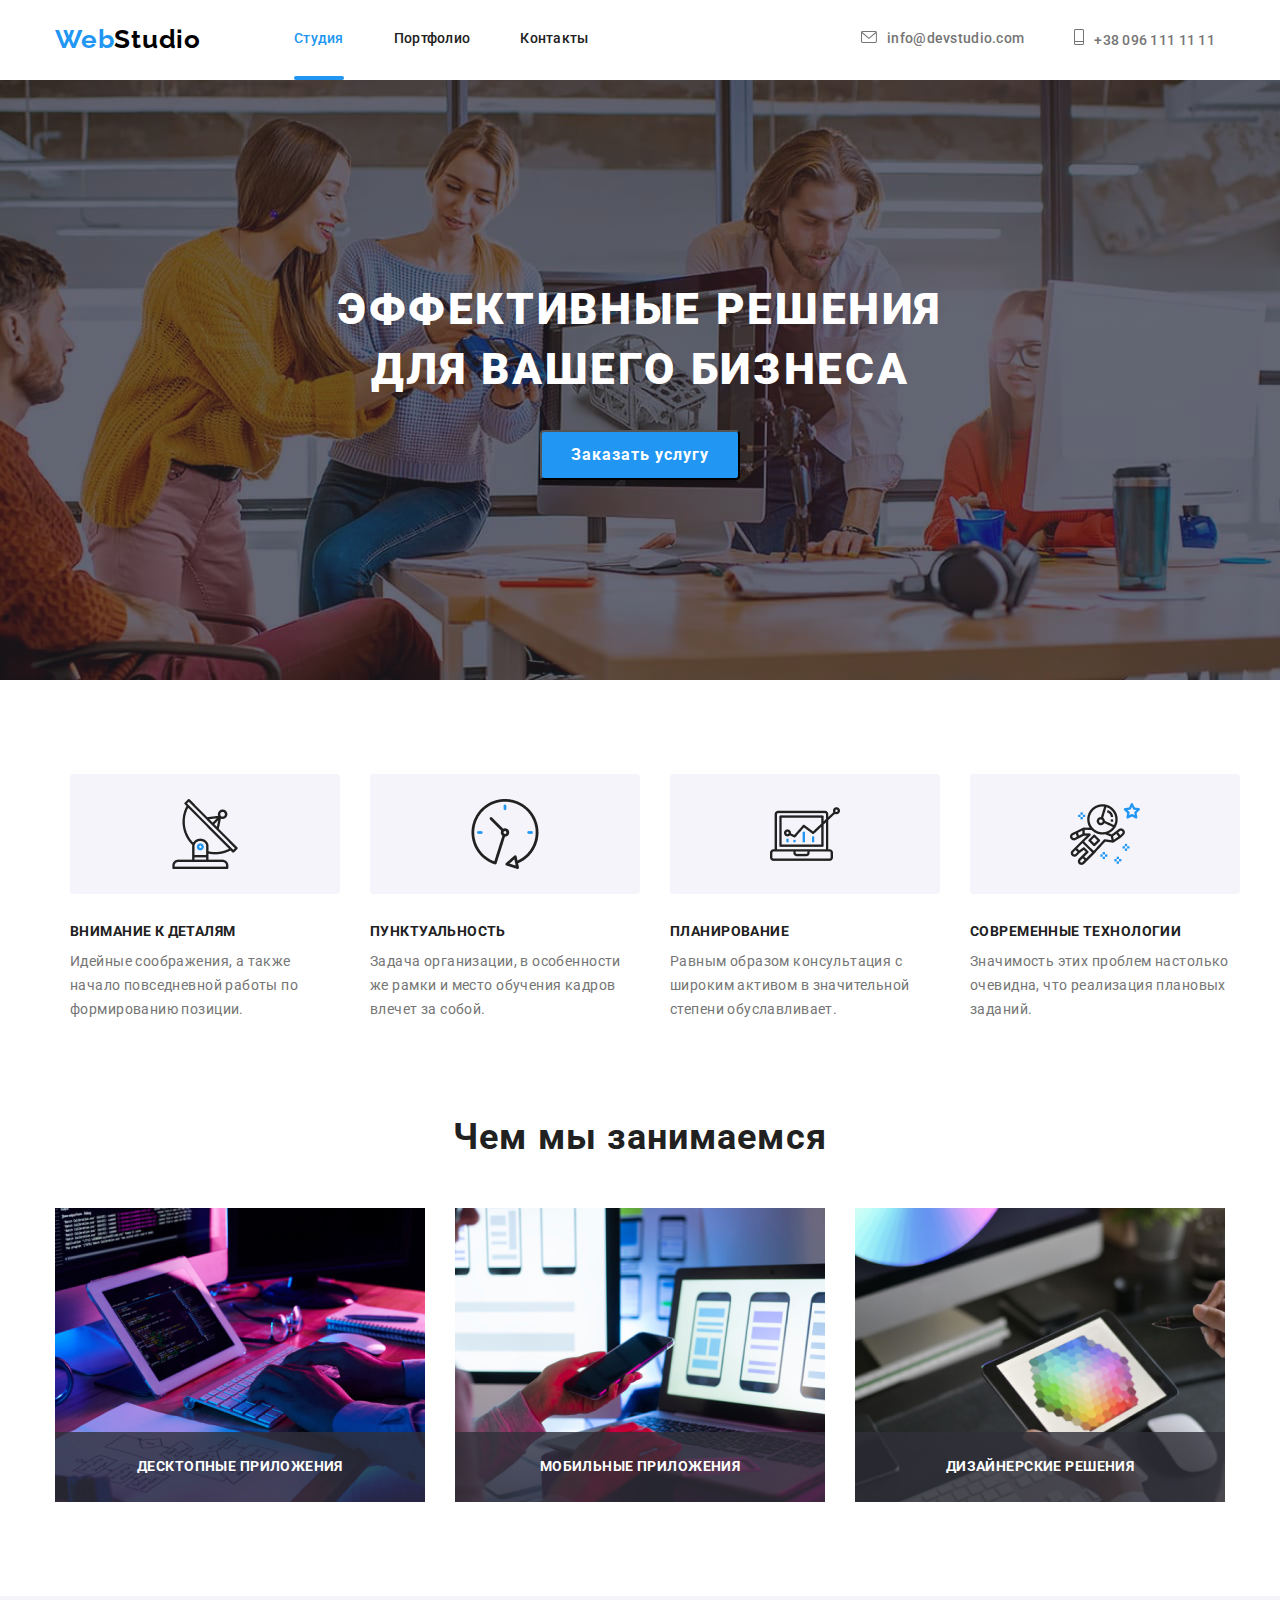
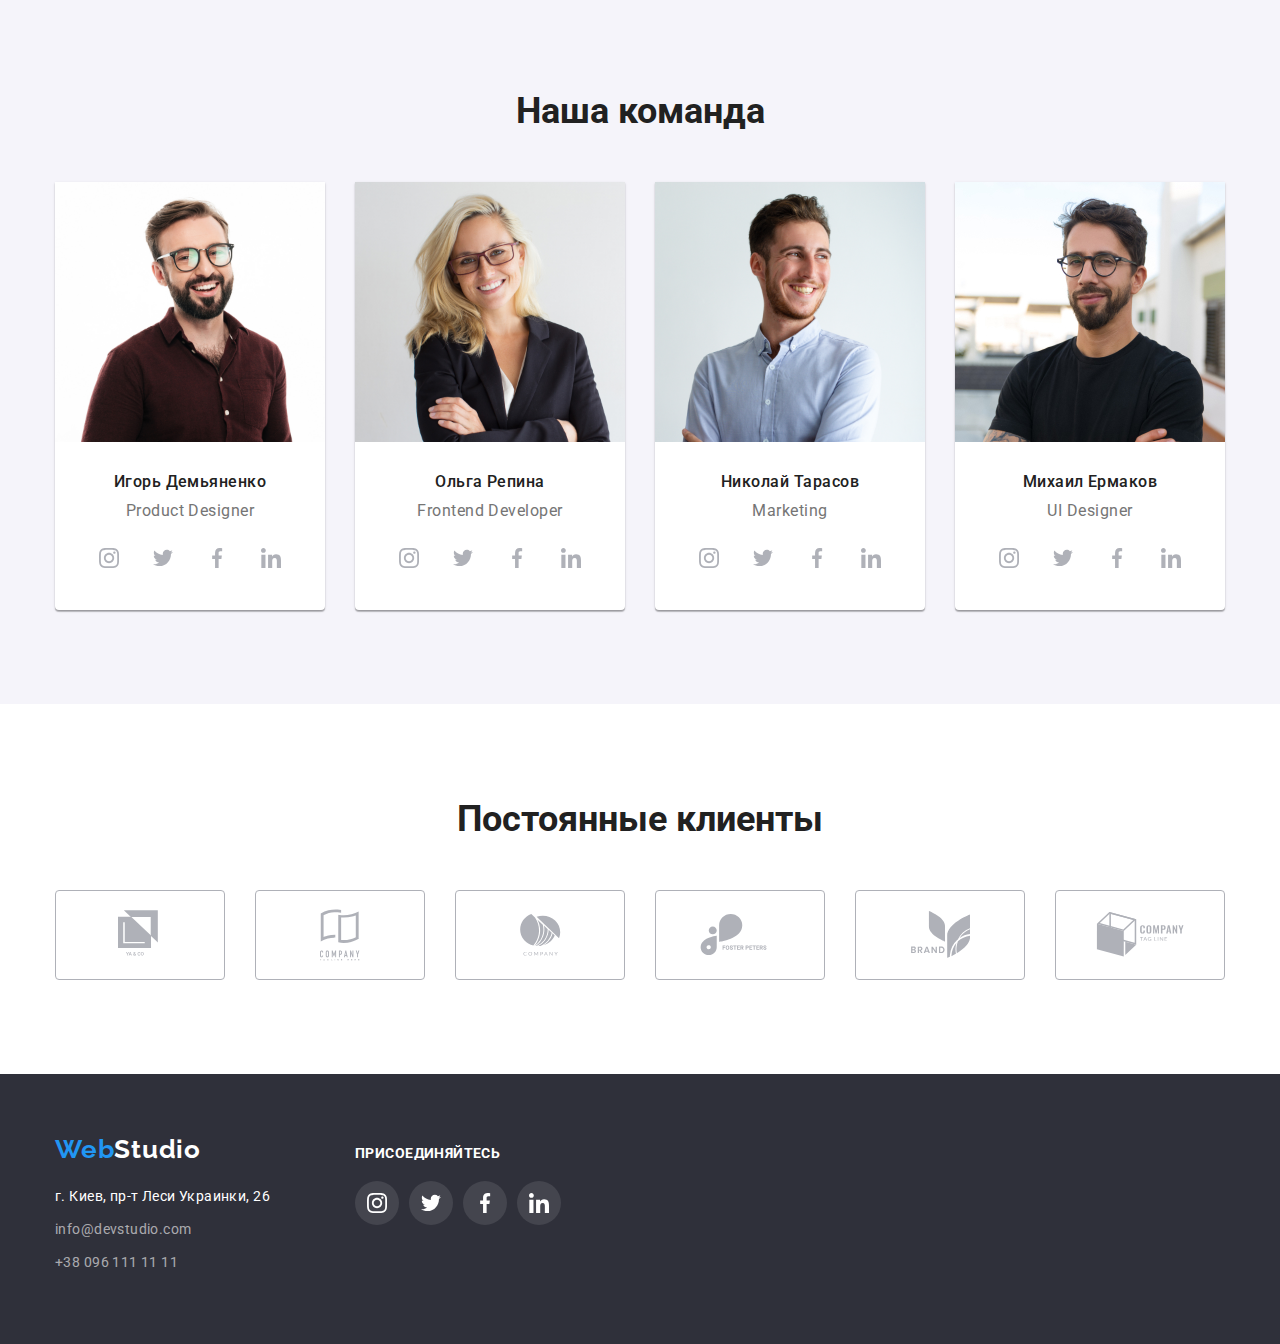
==== index.html @ ee987b7d "cloning" ====
<!DOCTYPE html>
<html lang="en">
    <head>
        <meta charset="UTF-8" />
        <meta name="viewport" content="width=device-width, initial-scale=1.0" />
        <title>WebStudio</title>
        <link
            href="https://fonts.googleapis.com/css2?family=Raleway:wght@700&family=Roboto:wght@400;500;700;900&display=swap"
            rel="stylesheet"
        />
        <link
            rel="stylesheet"
            href="https://cdnjs.cloudflare.com/ajax/libs/modern-normalize/1.0.0/modern-normalize.min.css"
        />
        <link rel="stylesheet" href="./css/styles.css" />
    </head>
    <body>
        <header class="page-header">
            <div class="container main-nav">
                <nav class="nav-nav">
                    <a href="./index.html" class="logo">Web<span class="logospan">Studio</span></a>
                    <ul class="site-nav">
                        <li><a href="./index.html" class="link current">Студия</a></li>
                        <li><a href="./portfolio.html" class="link">Портфолио</a></li>
                        <li><a href="" class="link">Контакты</a></li>
                    </ul>
                </nav>

                <ul class="upper-contacts">
                    <li class="item">
                        <a href="mailto:info@devstudio.com" class="upper-contacts-item"
                            ><svg class="upper-contacts-svg-one upper-contacts-svg">
                                <use href="./images/sprite.svg#envelope"></use></svg
                            >info@devstudio.com</a
                        >
                    </li>
                    <li class="item">
                        <a href="tel:+380961111111" class="upper-contacts-item">
                            <svg class="upper-contacts-svg-two upper-contacts-svg">
                                <use href="./images/sprite.svg#phone"></use></svg
                            >+38 096 111 11 11</a
                        >
                    </li>
                </ul>
            </div>
        </header>

        <main>
            <section class="hero">
                <div class="container">
                    <h1 class="herotitle">
                        Эффективные решения <br />
                        для вашего бизнеса
                    </h1>
                    <button class="herobutton" type="button" data-modal-open>Заказать услугу</button>
                    <div class="backdrop is-hidden" data-modal>
                        <div class="modal"><button class="btn-close" data-modal-close></button></div>
                    </div>
                </div>
            </section>
            <section class="description">
                <div class="container">
                    <ul class="description-list">
                        <li class="item details-attention">
                            <h3 class="desctitle">Внимание к деталям</h3>
                            <p class="desctext">
                                Идейные соображения, а также начало повседневной работы по формированию позиции.
                            </p>
                        </li>
                        <li class="item being-ontime">
                            <h3 class="desctitle">Пунктуальность</h3>
                            <p class="desctext">
                                Задача организации, в особенности же рамки и место обучения кадров влечет за собой.
                            </p>
                        </li>
                        <li class="item planning">
                            <h3 class="desctitle">Планирование</h3>
                            <p class="desctext">
                                Равным образом консультация с широким активом в значительной степени обуславливает.
                            </p>
                        </li>
                        <li class="item technologies">
                            <h3 class="desctitle">Современные технологии</h3>
                            <p class="desctext">
                                Значимость этих проблем настолько очевидна, что реализация плановых заданий.
                            </p>
                        </li>
                    </ul>
                </div>
            </section>
            <section class="function">
                <div class="container">
                    <h2 class="functitle">Чем мы занимаемся</h2>
                    <ul class="functitle-list">
                        <li class="functitle-list-item">
                            <div class="what-we-do">
                                <img src="./box1.jpg" width="370" height="294" alt="img1" />
                                <p class="what-we-do-header">Десктопные приложения</p>
                            </div>
                        </li>
                        <li class="functitle-list-item">
                            <div class="what-we-do">
                                <img src="./box2.jpg" width="370" height="294" alt="img2" />
                                <p class="what-we-do-header">Мобильные приложения</p>
                            </div>
                        </li>
                        <li class="functitle-list-item">
                            <div class="what-we-do">
                                <img src="./box3.jpg" width="370" height="294" alt="img3" />
                                <p class="what-we-do-header">Дизайнерские решения</p>
                            </div>
                        </li>
                    </ul>
                </div>
            </section>
            <section class="team">
                <div class="container">
                    <h2 class="teamheader">Наша команда</h2>
                    <ul class="flex-container">
                        <li class="flex-item">
                            <img src="./images/img1.jpg" width="270" height="260" alt="Игорь Демьяненко" />
                            <h5 class="teamitem">Игорь Демьяненко</h5>
                            <p class="itemposition">Product Designer</p>
                            <ul class="list-social-icons">
                                <li class="social-icons-item">
                                    <a
                                        class="social-icons-link"
                                        href="https://instagram.com/"
                                        target="_blank"
                                        rel="noopener noreferer"
                                        aria-label="Instagram"
                                    >
                                        <svg class="social-icons-svg">
                                            <use href="./images/sprite.svg#instagram"></use>
                                        </svg>
                                    </a>
                                </li>
                                <li class="social-icons-item">
                                    <a
                                        class="social-icons-link"
                                        href="https://twitter.com/"
                                        target="_blank"
                                        rel="noopener noreferer"
                                        aria-label="Twitter"
                                    >
                                        <svg class="social-icons-svg">
                                            <use href="./images/sprite.svg#twitter"></use>
                                        </svg>
                                    </a>
                                </li>
                                <li class="social-icons-item">
                                    <a
                                        class="social-icons-link"
                                        href="https://facebook.com/"
                                        target="_blank"
                                        rel="noopener noreferer"
                                        aria-label="Facebook"
                                    >
                                        <svg class="social-icons-svg">
                                            <use href="./images/sprite.svg#facebook"></use>
                                        </svg>
                                    </a>
                                </li>
                                <li class="social-icons-item">
                                    <a
                                        class="social-icons-link"
                                        href="https://linkedin.com/"
                                        target="_blank"
                                        rel="noopener noreferer"
                                        aria-label="LinkedIn"
                                    >
                                        <svg class="social-icons-svg">
                                            <use href="./images/sprite.svg#linkedin"></use>
                                        </svg>
                                    </a>
                                </li>
                            </ul>
                        </li>
                        <li class="flex-item">
                            <img src="./images/img2.jpg" width="270" height="260" alt="Ольга Репина" />
                            <h5 class="teamitem">Ольга Репина</h5>
                            <p class="itemposition">Frontend Developer</p>
                            <ul class="list-social-icons">
                                <li class="social-icons-item">
                                    <a
                                        class="social-icons-link"
                                        href="https://instagram.com/"
                                        target="_blank"
                                        rel="noopener noreferer"
                                        aria-label="Instagram"
                                    >
                                        <svg class="social-icons-svg">
                                            <use href="./images/sprite.svg#instagram"></use>
                                        </svg>
                                    </a>
                                </li>
                                <li class="social-icons-item">
                                    <a
                                        class="social-icons-link"
                                        href="https://twitter.com/"
                                        target="_blank"
                                        rel="noopener noreferer"
                                        aria-label="Twitter"
                                    >
                                        <svg class="social-icons-svg">
                                            <use href="./images/sprite.svg#twitter"></use>
                                        </svg>
                                    </a>
                                </li>
                                <li class="social-icons-item">
                                    <a
                                        class="social-icons-link"
                                        href="https://facebook.com/"
                                        target="_blank"
                                        rel="noopener noreferer"
                                        aria-label="Facebook"
                                    >
                                        <svg class="social-icons-svg">
                                            <use href="./images/sprite.svg#facebook"></use>
                                        </svg>
                                    </a>
                                </li>
                                <li class="social-icons-item">
                                    <a
                                        class="social-icons-link"
                                        href="https://linkedin.com/"
                                        target="_blank"
                                        rel="noopener noreferer"
                                        aria-label="LinkedIn"
                                    >
                                        <svg class="social-icons-svg">
                                            <use href="./images/sprite.svg#linkedin"></use>
                                        </svg>
                                    </a>
                                </li>
                            </ul>
                        </li>
                        <li class="flex-item">
                            <img src="./images/img3.jpg" width="270" height="260" alt="Николай Тарасов" />
                            <h5 class="teamitem">Николай Тарасов</h5>
                            <p class="itemposition">Marketing</p>
                            <ul class="list-social-icons">
                                <li class="social-icons-item">
                                    <a
                                        class="social-icons-link"
                                        href="https://instagram.com/"
                                        target="_blank"
                                        rel="noopener noreferer"
                                        aria-label="Instagram"
                                    >
                                        <svg class="social-icons-svg">
                                            <use href="./images/sprite.svg#instagram"></use>
                                        </svg>
                                    </a>
                                </li>
                                <li class="social-icons-item">
                                    <a
                                        class="social-icons-link"
                                        href="https://twitter.com/"
                                        target="_blank"
                                        rel="noopener noreferer"
                                        aria-label="Twitter"
                                    >
                                        <svg class="social-icons-svg">
                                            <use href="./images/sprite.svg#twitter"></use>
                                        </svg>
                                    </a>
                                </li>
                                <li class="social-icons-item">
                                    <a
                                        class="social-icons-link"
                                        href="https://facebook.com/"
                                        target="_blank"
                                        rel="noopener noreferer"
                                        aria-label="Facebook"
                                    >
                                        <svg class="social-icons-svg">
                                            <use href="./images/sprite.svg#facebook"></use>
                                        </svg>
                                    </a>
                                </li>
                                <li class="social-icons-item">
                                    <a
                                        class="social-icons-link"
                                        href="https://linkedin.com/"
                                        target="_blank"
                                        rel="noopener noreferrer"
                                        aria-label="LinkedIn"
                                    >
                                        <svg class="social-icons-svg">
                                            <use href="./images/sprite.svg#linkedin"></use>
                                        </svg>
                                    </a>
                                </li>
                            </ul>
                        </li>
                        <li class="flex-item">
                            <img src="./images/img4.jpg" width="270" height="260" alt="Михаил Ермаков" />
                            <h5 class="teamitem">Михаил Ермаков</h5>
                            <p class="itemposition">UI Designer</p>
                            <ul class="list-social-icons">
                                <li class="social-icons-item">
                                    <a
                                        class="social-icons-link"
                                        href="https://instagram.com/"
                                        target="_blank"
                                        rel="noopener noreferer"
                                        aria-label="Instagram"
                                    >
                                        <svg class="social-icons-svg">
                                            <use href="./images/sprite.svg#instagram"></use>
                                        </svg>
                                    </a>
                                </li>
                                <li class="social-icons-item">
                                    <a
                                        class="social-icons-link"
                                        href="https://twitter.com/"
                                        target="_blank"
                                        rel="noopener noreferer"
                                        aria-label="Twitter"
                                    >
                                        <svg class="social-icons-svg">
                                            <use href="./images/sprite.svg#twitter"></use>
                                        </svg>
                                    </a>
                                </li>
                                <li class="social-icons-item">
                                    <a
                                        class="social-icons-link"
                                        href="https://facebook.com/"
                                        target="_blank"
                                        rel="noopener noreferer"
                                        aria-label="Facebook"
                                    >
                                        <svg class="social-icons-svg">
                                            <use href="./images/sprite.svg#facebook"></use>
                                        </svg>
                                    </a>
                                </li>
                                <li class="social-icons-item">
                                    <a
                                        class="social-icons-link"
                                        href="https://linkedin.com/"
                                        target="_blank"
                                        rel="noopener noreferer"
                                        aria-label="LinkedIn"
                                    >
                                        <svg class="social-icons-svg">
                                            <use href="./images/sprite.svg#linkedin"></use>
                                        </svg>
                                    </a>
                                </li>
                            </ul>
                        </li>
                    </ul>
                </div>
            </section>
            <section class="clients">
                <div class="container clients-container-list">
                    <h2 class="clients-header">Постоянные клиенты</h2>
                    <ul class="constant-clients-list">
                        <li class="constant-clients-list-a">
                            <a href class="constant-clients-list-item">
                                <svg class="clients-examples-svg" width="44" height="49">
                                    <use href="./images/sprite.svg#logo1"></use>
                                </svg>
                            </a>
                        </li>
                        <li class="constant-clients-list-a">
                            <a href class="constant-clients-list-item">
                                <svg class="clients-examples-svg" width="40" height="52">
                                    <use href="./images/sprite.svg#logo2"></use>
                                </svg>
                            </a>
                        </li>
                        <li class="constant-clients-list-a">
                            <a href class="constant-clients-list-item">
                                <svg class="clients-examples-svg" width="41" height="42">
                                    <use href="./images/sprite.svg#logo3"></use>
                                </svg>
                            </a>
                        </li>
                        <li class="constant-clients-list-a">
                            <a href class="constant-clients-list-item">
                                <svg class="clients-examples-svg" width="80" height="42">
                                    <use href="./images/sprite.svg#logo4"></use>
                                </svg>
                            </a>
                        </li>
                        <li class="constant-clients-list-a">
                            <a href class="constant-clients-list-item">
                                <svg class="clients-examples-svg" width="59" height="47">
                                    <use href="./images/sprite.svg#logo5"></use>
                                </svg>
                            </a>
                        </li>
                        <li class="constant-clients-list-a">
                            <a href class="constant-clients-list-item">
                                <svg class="clients-examples-svg" width="89" height="45">
                                    <use href="./images/sprite.svg#logo6"></use>
                                </svg>
                            </a>
                        </li>
                    </ul>
                </div>
            </section>
        </main>
        <footer class="footer">
            <div class="container footer-div-box">
                <div class="footer-widget contact-info">
                    <a href="/" class="footerlogo">Web<span class="footerlogospan">Studio</span></a>
                    <ul class="footer-list">
                        <li class="footer-list-item">
                            <address class="address">г. Киев, пр-т Леси Украинки, 26</address>
                        </li>
                        <li class="footer-list-item">
                            <a href="mailto:info@devstudio.com" class="mail">info@devstudio.com</a>
                        </li>
                        <li class="footer-list-item">
                            <a href="tel:+380961111111" class="tel">+38 096 111 11 11</a>
                        </li>
                    </ul>
                </div>
                <div class="footer-widget join-us">
                    <h4 class="join-us-header">ПРИСОЕДИНЯЙТЕСЬ</h4>
                    <ul class="list-footer-social-icons">
                        <li class="footer-social-icons-item">
                            <a
                                class="footer-social-icons-link"
                                href="https://instagram.com/"
                                target="_blank"
                                rel="noopener noreferer"
                                aria-label="Instagram"
                            >
                                <svg class="footer-social-icons-svg">
                                    <use href="./images/sprite.svg#instagram"></use>
                                </svg>
                            </a>
                        </li>
                        <li class="footer-social-icons-item">
                            <a
                                class="footer-social-icons-link"
                                href="https://twitter.com/"
                                target="_blank"
                                rel="noopener noreferer"
                                aria-label="Twitter"
                            >
                                <svg class="footer-social-icons-svg">
                                    <use href="./images/sprite.svg#twitter"></use>
                                </svg>
                            </a>
                        </li>
                        <li class="footer-social-icons-item">
                            <a
                                class="footer-social-icons-link"
                                href="https://facebook.com/"
                                target="_blank"
                                rel="noopener noreferer"
                                aria-label="Facebook"
                            >
                                <svg class="footer-social-icons-svg">
                                    <use href="./images/sprite.svg#facebook"></use>
                                </svg>
                            </a>
                        </li>
                        <li class="footer-social-icons-item">
                            <a
                                class="footer-social-icons-link"
                                href="https://linkedin.com/"
                                target="_blank"
                                rel="noopener noreferer"
                                aria-label="LinkedIn"
                            >
                                <svg class="footer-social-icons-svg">
                                    <use href="./images/sprite.svg#linkedin"></use>
                                </svg>
                            </a>
                        </li>
                    </ul>
                </div>
            </div>
        </footer>
        <script src="./js/modal.js"></script>
    </body>
</html>
---- css/styles.css ----
html {
    box-sizing: border-box;
}

body {
    font-family: Roboto, sans-serif;
    font-style: normal;
}

*,
*::before,
*::after {
    box-sizing: inherit;
}

:root {
    --main-text-color: #212121;
    --hover-button-color: #2196f3;
    --secondary-color: #757575;
    --white: #ffffff;
    --hero-background-color: #2f303a;
    --secondary-section-background-color: #e5e5e5;
    --team-background-color: #f5f4fa;
    --social-icons-color: #afb1b8;
}
a {
    text-decoration: none;
}

.list {
    padding: 0;
    margin: 0;
    list-style: none;
}

.container {
    width: 1200px;
    padding-left: 15px;
    padding-right: 15px;
    margin-right: auto;
    margin-left: auto;
}

h1,
h2,
h3,
h4,
h5,
p {
    margin-top: 0;
    margin-bottom: 0;
}

img {
    display: block;
    max-width: 100%;
    height: auto;
}

ul {
    list-style-type: none;
}

.page-header {
    padding-bottom: 25px;
    padding-top: 24px;
}
.main-nav {
    display: flex;
    width: 1200px;
    align-items: center;
    padding-left: 15px;
    padding-right: 15px;
    margin: 0 auto;
}

.logo {
    margin-right: 53px;
    font-family: Raleway, sans-serif;
    font-style: normal;
    font-weight: bold;
    font-size: 26px;
    line-height: 1.19;
    letter-spacing: 0.03em;
    transition: 250ms cubic-bezier(0.4, 0, 0.2, 1);

    color: var(--hover-button-color);
}

.logospan {
    color: black;
}

.site-nav .link.current {
    color: var(--hover-button-color);
    position: relative;
    transition: 5s cubic-bezier(0.4, 0, 0.2, 1);
}

.current::after {
    content: "";
    display: block;
    width: 100%;
    height: 4px;
    margin-top: 28.6px;
    background-color: currentColor;
    border-radius: 2px;
    position: absolute;
}

.site-nav .link:hover,
focus {
    color: var(--hover-button-color);
}

.site-nav {
    display: flex;
    margin-top: 0;
    margin-bottom: 0;
}

.nav-nav {
    display: flex;
    align-items: center;
}

.site-nav :not(:last-child) {
    margin-right: 50px;
}

.site-nav .link {
    display: block;

    font-family: Roboto, sans-serif;
    font-style: normal;
    font-weight: 500;
    font-size: 14px;
    line-height: 1.14;
    letter-spacing: 0.02em;
    color: var(--main-text-color);
    transition: 250ms cubic-bezier(0.4, 0, 0.2, 1);
}

.upper-contacts {
    display: flex;
    margin-left: auto;
    margin-top: 0;
    margin-bottom: 0;
}

.upper-contacts .item + .item {
    margin-left: 50px;
}

.upper-contacts-svg {
    fill: var(--secondary-color);
}

.upper-contacts-item .upper-contacts-svg:hover {
    fill: var(--hover-button-color);
}
.upper-contacts-svg-one {
    width: 16px;
    height: 12px;
}

.upper-contacts-svg-two {
    width: 10px;
    height: 16px;
}

.upper-contacts {
    margin-right: 10px;
}

.upper-contacts-item {
    font-family: Roboto, sans-serif;
    font-style: normal;
    font-weight: 500;
    font-size: 14px;
    line-height: 16px;
    letter-spacing: 0.02em;
    color: var(--secondary-color);
    transition: 250ms cubic-bezier(0.4, 0, 0.2, 1);
}
.upper-contacts-item:hover {
    color: var(--hover-button-color);
}

.upper-contacts-svg {
    fill: currentColor;
    margin-right: 10px;
}

.border-bottom {
    border-bottom: 1px solid #ececec;
}
.hero {
    background-color: var(--hero-background-color);
    background-image: linear-gradient(to right, rgba(47, 48, 58, 0.4), rgba(47, 48, 58, 0.4)),
        url("../images/hero-image.jpg");
    background-repeat: no-repeat;
    background-position: center;
    background-size: cover;
    margin-right: auto;
    margin-left: auto;
    align-items: center;
    max-width: 1600px;
    height: 600px;
    padding-top: 200px;
    padding-bottom: 200px;
}

.herotitle {
    flex-wrap: wrap;
    margin-left: auto;
    margin-top: auto;
    margin-bottom: 30px;
    margin-right: auto;
    padding-left: auto;
    padding-right: auto;

    font-family: Roboto, sans-serif;
    font-style: normal;
    font-weight: 900;
    font-size: 44px;
    line-height: 1.36;
    text-align: center;
    letter-spacing: 0.06em;
    text-transform: uppercase;
    color: var(--white);
}

.herobutton {
    display: block;
    margin: 0 auto;
    border-radius: 4px;
    min-width: 200px;
    height: 50px;
    text-align: center;

    background: var(--hover-button-color);
    box-shadow: 0px 4px 4px rgba(0, 0, 0, 0.15);

    font-family: Roboto, sans-serif;
    font-style: normal;
    font-weight: bold;
    font-size: 16px;
    line-height: 1.88;
    letter-spacing: 0.06em;
    color: var(--white);
    cursor: pointer;
}

.backdrop {
    position: fixed;
    top: 0;
    left: 0;
    right: 0;
    bottom: 0;
    background-color: rgba(0, 0, 0, 0.2);
    z-index: 100;
    opacity: 1;
    transition: 250ms cubic-bezier(0.4, 0, 0.2, 1);
}

.backdrop.is-hidden {
    opacity: 0;
    pointer-events: none;
    visibility: hidden;
}

.is-hidden .modal {
    transform: translate(-50%, 0%) scale(0.5);
}

.modal {
    position: absolute;
    top: 50%;
    left: 50%;
    transform: translate(-50%, -50%) scale(1);
    width: 528px;
    height: 581px;
    background-color: var(--white);
    padding: 80px 40px;
    transition: 250ms cubic-bezier(0.4, 0, 0.2, 1);
    box-shadow: 0px 1px 3px rgba(0, 0, 0, 0.12), 0px 1px 1px rgba(0, 0, 0, 0.14), 0px 2px 1px rgba(0, 0, 0, 0.2);
    border-radius: 4px;
}

.btn-close {
    position: absolute;
    top: 8px;
    right: 8px;
    width: 30px;
    height: 30px;
    box-shadow: 0px 1px 3px rgba(0, 0, 0, 0.12), 0px 1px 1px rgba(0, 0, 0, 0.14), 0px 2px 1px rgba(0, 0, 0, 0.2);
    border: 1px solid rgba(0, 0, 0, 0.1);
    border-radius: 50%;
    background-color: var(--white);
    background-color: transparent;
    background-image: url("../images/btn.close.svg");
    background-repeat: no-repeat;
    background-position: center;
    color: black;
    filter: drop-shadow(0px 4px 4px rgba(0, 0, 0, 0.25));
}
.description {
    padding-top: 94px;
    padding-bottom: 94px;
}
.description-list {
    display: flex;
    flex-wrap: wrap;
    margin-top: 213px;
    align-items: center;
    width: 1200px;
    align-items: center;
    padding-left: 15px;
    padding-right: 15px;
    margin: 0 auto;
}
.description-list .item {
    width: 270px;
}
.description-list .item:not(:last-child) {
    margin-right: 30px;
}

.description-list .item::before {
    display: block;
    content: "";
    height: 120px;
    background-repeat: no-repeat;
    background-position: center;
    background-color: var(--team-background-color);
    border-radius: 4px;
    margin-bottom: 30px;
}

.details-attention::before {
    background-image: url("../images/antenna1.png");
}

.being-ontime::before {
    background-image: url("../images/clock1.png");
}

.planning::before {
    background-image: url("../images/diagram1.png");
}

.technologies::before {
    background-image: url("../images/astronaut1.png");
}
.desctitle {
    margin-bottom: 10px;
    font-family: Roboto, sans-serif;
    font-style: normal;
    font-weight: bold;
    font-size: 14px;
    line-height: 1.14;
    letter-spacing: 0.03em;
    text-transform: uppercase;
    color: var(--main-text-color);
}

.desctext {
    font-family: Roboto, sans-serif;
    font-style: normal;
    font-weight: normal;
    font-size: 14px;
    line-height: 1.71;
    letter-spacing: 0.03em;
    color: var(--secondary-color);
}

.function {
    padding-bottom: 94px;
}

.functitle {
    margin-bottom: 50px;
    font-family: Roboto, sans-serif;
    font-style: normal;
    font-weight: bold;
    font-size: 36px;
    line-height: 1.17;
    text-align: center;
    letter-spacing: 0.03em;
    color: var(--main-text-color);
}

.functitle-list {
    display: flex;
    flex-wrap: wrap;
    align-items: center;
    width: 1200px;
    margin: 0 auto;
    padding-left: 0;
}
.functitle-list-item {
    width: 370px;
}

.functitle-list .functitle-list-item:not(:last-child) {
    margin-right: 30px;
}

.what-we-do {
    position: relative;
}

.what-we-do-header {
    position: absolute;
    flex-wrap: no-wrap;
    bottom: 0;
    padding-top: 27px;
    width: 100%;
    height: 70px;

    font-weight: bold;
    font-size: 14px;
    line-height: 1.14;
    text-align: center;
    letter-spacing: 0.03em;
    text-transform: uppercase;
    color: var(--white);
    background: rgba(47, 48, 58, 0.8);
}

.flex-container {
    display: flex;
    flex-wrap: wrap;
    align-items: center;
    text-align: center;
    width: 1200px;
    padding-left: 0;
    padding-right: 0;
    margin: 0 auto;
}

.team {
    background-color: var(--team-background-color);
    padding-bottom: 94px;
    padding-top: 94px;
}
.teamheader {
    margin: 0;
    margin-bottom: 50px;
    text-align: center;
    font-family: Roboto;
    font-style: normal;
    font-weight: bold;
    font-size: 36px;
    line-height: 42px;
    text-align: center;
    letter-spacing: 1.17;
    color: var(--main-text-color);
}
.flex-item {
    width: 270px;
    padding-bottom: 30px;
    background-color: var(--white);
    box-shadow: 0px 1px 3px rgba(0, 0, 0, 0.12), 0px 1px 1px rgba(0, 0, 0, 0.14), 0px 2px 1px rgba(0, 0, 0, 0.2);
    border-radius: 0px 0px 4px 4px;
}
.flex-container .flex-item:not(:last-child) {
    margin-right: 30px;
}
.teamitem {
    margin-top: 30px;
    margin-bottom: 10px;
    font-family: Roboto, sans-serif;
    font-style: normal;
    font-weight: 500;
    font-size: 16px;
    line-height: 1.19;
    letter-spacing: 0.03em;
    color: var(--main-text-color);
}

.itemposition {
    margin-top: 0;
    margin-bottom: 0;
    font-family: Roboto, sans-serif;
    font-style: normal;
    font-weight: normal;
    font-size: 16px;
    line-height: 1.19;
    letter-spacing: 0.03em;
    color: var(--secondary-color);
}

.list-social-icons {
    display: flex;
    flex-wrap: wrap;
    margin: 0 auto;
    margin-left: 32px;
    margin-top: 16px;
    align-items: center;
    padding-inline-start: 0;
}

.social-icons-link {
    display: flex;
    justify-content: center;
    align-items: center;
    width: 44px;
    height: 44px;
    background-color: var(--white);
    border-radius: 50%;
    transition: 250ms cubic-bezier(0.4, 0, 0.2, 1);
}
.social-icons-link:hover .social-icons-svg,
.social-icons-link:focus .social-icons-svg {
    fill: var(--white);
}

.social-icons-link:hover,
.social-icons-link:focus {
    background-color: var(--hover-button-color);
}
.social-icons-svg {
    width: 20px;
    height: 20px;
    fill: var(--social-icons-color);
}

.social-icons-item:not(:last-child) {
    margin-right: 10px;
}
.clients {
    padding-bottom: 94px;
    padding-top: 94px;
}
.clients-header {
    margin: 0;
    margin-bottom: 50px;
    text-align: center;
    font-family: Roboto;
    font-style: normal;
    font-weight: bold;
    font-size: 36px;
    line-height: 42px;
    text-align: center;
    letter-spacing: 1.17;
    color: var(--main-text-color);
}

.constant-clients-list {
    display: flex;
    flex-wrap: wrap;
    justify-content: center;
    margin: 0 auto;
    align-items: center;
    padding-inline-start: 0;
}

.constant-clients-list-item {
    display: flex;
    justify-content: center;
    align-items: center;
    width: 170px;
    height: 90px;
    border: 1px solid #afb1b8;
    border-radius: 4px;
    color: var(--social-icons-color);
    transition: 250ms cubic-bezier(0.4, 0, 0.2, 1);
}
.clients-examples-svg {
    fill: var(--social-icons-color);
}

.constant-clients-list-item:hover .clients-examples-svg,
.constant-clients-list-item:focus .clients-examples-svg {
    fill: var(--hover-button-color);
    transition: 250ms cubic-bezier(0.4, 0, 0.2, 1);
}

.constant-clients-list-item:hover,
.constant-clients-list-item:focus {
    border-color: var(--hover-button-color);
}

.constant-clients-list-a:not(:last-child) {
    margin-right: 30px;
}

.footer {
    padding-top: 60px;
    display: flex;
    flex-wrap: wrap;
    align-items: left;
    padding-top: 60px;
    padding-bottom: 60px;
    background-color: var(--hero-background-color);
}

.footer-div-box {
    display: flex;
    flex-wrap: wrap;
}
.footerlogo {
    margin-bottom: 20px;
    font-family: Raleway, sans-serif;
    font-style: normal;
    font-weight: bold;
    font-size: 26px;
    line-height: 1.19;
    letter-spacing: 0.03em;
    color: var(--hover-button-color);
    transition: 250ms cubic-bezier(0.4, 0, 0.2, 1);
}

.footerlogospan {
    color: var(--white);
}
.footer-list {
    margin-top: 20px;
    margin-bottom: 0;
    margin-left: 0;
    padding-left: 0px;
}

.footer-div-box {
    display: flex;
    flex-wrap: wrap;
    align-items: baseline;
}
.footer-list-item {
    margin-bottom: 9px;
}
.address {
    font-family: Roboto, sans-serif;
    font-style: normal;
    font-weight: normal;
    font-size: 14px;
    line-height: 1.71;
    letter-spacing: 0.03em;
    color: var(--white);
}

.mail,
.tel {
    margin-bottom: 9px;
    font-family: Roboto, sans-serif;
    font-style: normal;
    font-weight: normal;
    font-size: 14px;
    line-height: 1.71;
    letter-spacing: 0.03em;
    color: rgba(255, 255, 255, 0.6);
    transition: 250ms cubic-bezier(0.4, 0, 0.2, 1);
}

.mail:hover,
.tel:hover {
    color: var(--hover-button-color);
}

.footer-widget {
    width: 270px;
    margin-right: 30px;
}

.join-us-header {
    display: flex;
    flex-wrap: wrap;
    margin-bottom: 20px;
    font-family: Roboto;
    font-style: normal;
    font-weight: bold;
    font-size: 14px;
    line-height: 16px;
    letter-spacing: 0.03em;
    text-transform: uppercase;
    color: var(--white);
}

.list-footer-social-icons {
    display: flex;
    flex-wrap: wrap;
    margin: 0 auto;
    align-items: center;
    padding-inline-start: 0;
}
.footer-social-icons-link {
    display: flex;
    justify-content: center;
    align-items: center;
    width: 44px;
    height: 44px;
    background-color: rgba(255, 255, 255, 0.1);
    border-radius: 50%;
    transition: 250ms cubic-bezier(0.4, 0, 0.2, 1);
}
.footer-social-icons-link:hover .footer-social-icons-svg,
.footer-social-icons-link:focus .footer-social-icons-svg {
    fill: var(--white);
}

.footer-social-icons-link:hover,
.footer-social-icons-link:focus {
    background-color: var(--hover-button-color);
}
.footer-social-icons-svg {
    width: 20px;
    height: 20px;
    fill: var(--white);
}

.footer-social-icons-item:not(:last-child) {
    margin-right: 10px;
}
.ourprojects {
    display: flex;
    flex-wrap: wrap;
    padding-top: 94px;
    padding-bottom: 94px;
    padding-left: 0;
    padding-right: 0;
    margin: 0 auto;
    align-items: center;
}
.project-button-group {
    display: flex;
    flex-wrap: wrap;
    margin-top: 0;
    margin-bottom: 34px;
    margin-left: auto;
    margin-right: auto;
    padding-left: 0;
    justify-content: center;
}

.projectbutton {
    padding: 6px 22px;

    font-family: Roboto, sans-serif;
    font-style: normal;
    font-weight: 500;
    font-size: 16px;
    line-height: 1.62;
    text-align: center;
    letter-spacing: 0.03em;
    color: var(--main-text-color);
    background: var(--team-background-color);
    border-radius: 4px;
    border: 0;
    transition: 250ms cubic-bezier(0.4, 0, 0.2, 1);
}

.project-button-item:not(:last-child) {
    margin-right: 8px;
}

.projects-info {
    display: flex;
    flex-wrap: wrap;
    align-items: center;
    text-align: center;
    width: 1200px;
    padding-left: 0;
    padding-right: 0;
    margin: 0 auto;
}
.project-info-item {
    width: 370px;
    margin-right: 30px;
    margin-bottom: 30px;
}

.project-img-box {
    position: relative;
    overflow: hidden;
}

.project-box-desc {
    display: inline-block;
    position: absolute;
    padding-top: 63px;
    padding-left: 24px;
    padding-right: 24px;
    padding-bottom: 63px;
    right: 0;
    bottom: 0;
    width: 100%;
    height: 100%;
    background: rgba(33, 150, 243, 0.9);
    font-weight: normal;
    font-size: 18px;
    line-height: 1.56;
    letter-spacing: 0.03em;
    text-align: left;
    color: var(--white);
    transform: translateY(100%);
    transition: 250ms cubic-bezier(0.4, 0, 0.2, 1);
}

.project-box-link:hover,
.project-box-link:focus {
    box-shadow: 0px 1px 1px rgba(0, 0, 0, 0.12), 0px 4px 4px rgba(0, 0, 0, 0.06), 1px 4px 6px rgba(0, 0, 0, 0.16);
    cursor: pointer;
}

.project-box-link:hover .project-box-desc,
.project-box-link:focus .project-box-desc {
    transform: translateY(0);
}

.project-info-item:nth-child(3n) {
    margin-right: 0;
}

.project-info-item:nth-last-child(-n + 3) {
    margin-bottom: 0;
}

.project-info-box {
    padding: 20px 24px;
    border: 1px solid #eeeeee;
}
.projecthead {
    margin-bottom: 4px;
    margin-right: auto;

    font-family: Roboto, sans-serif;
    font-style: normal;
    font-weight: bold;
    font-size: 18px;
    line-height: 2;
    letter-spacing: 0.06em;
    text-align: left;
    color: var(--main-text-color);
}

.projectdesc {
    margin-top: 0;
    margin-bottom: 20;
    margin-right: auto;
    text-align: left;

    font-family: Roboto, sans-serif;
    font-style: normal;
    font-weight: normal;
    font-size: 16px;
    line-height: 1.87;
    letter-spacing: 0.03em;
    color: var(--secondary-color);
}

.projectbutton:hover,
.projectbutton:focus {
    background-color: var(--hover-button-color);
    color: var(--white);
    cursor: pointer;
}
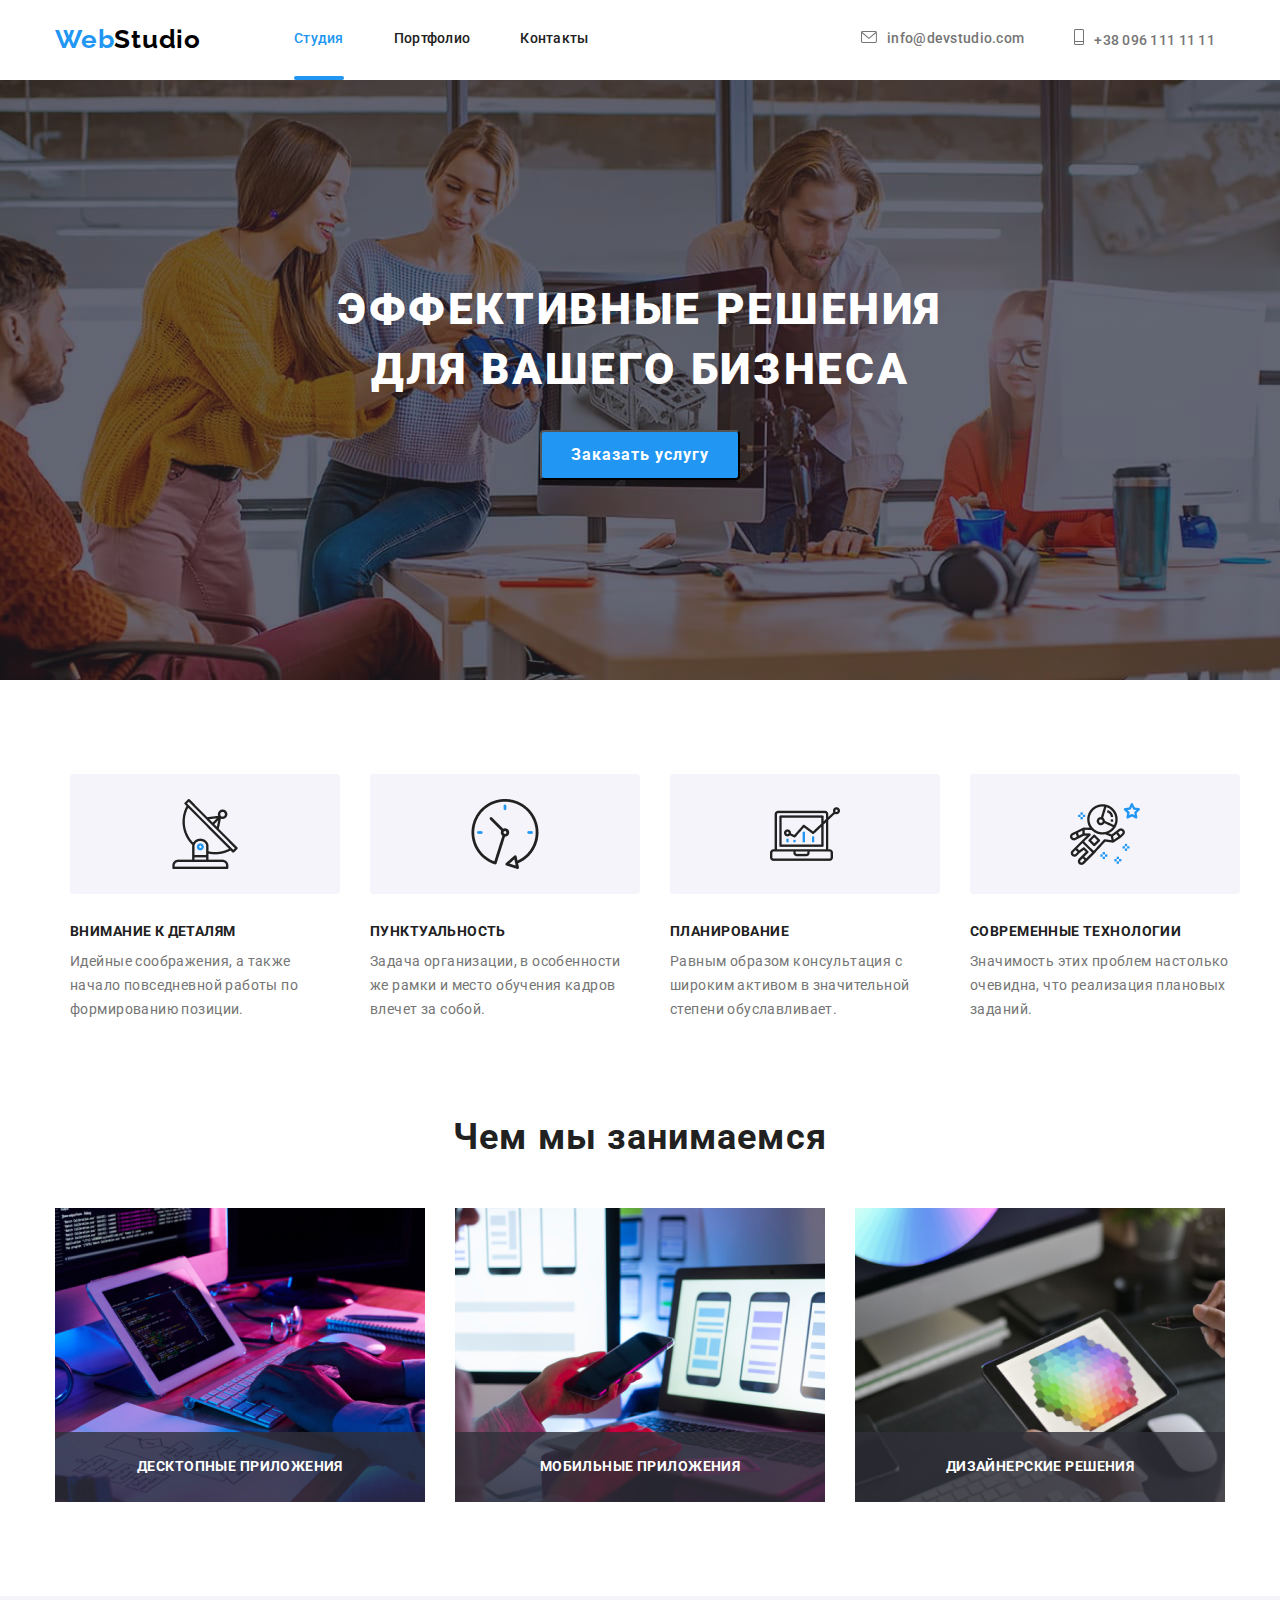
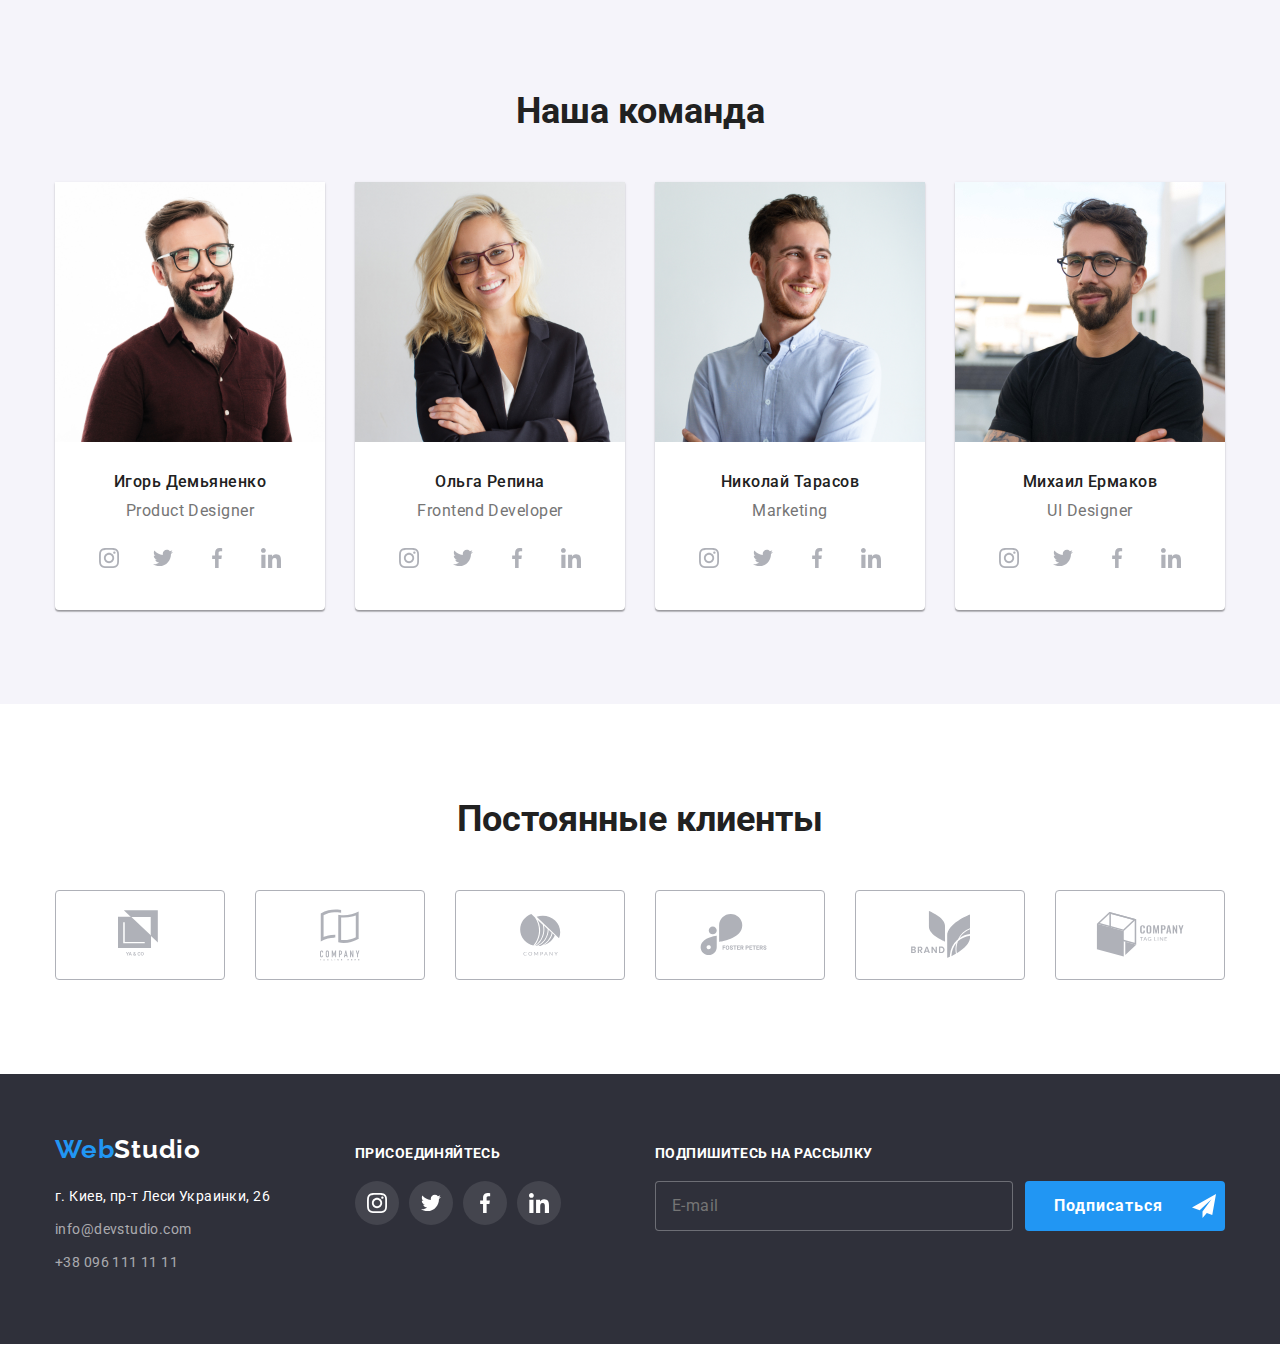
==== commit 32732116: "1st draft" ====
--- a/index.html
+++ b/index.html
@@ -423,7 +423,7 @@
                     </ul>
                 </div>
                 <div class="footer-widget join-us">
-                    <h4 class="join-us-header">ПРИСОЕДИНЯЙТЕСЬ</h4>
+                    <p class="join-us-header">Присоединяйтесь</p>
                     <ul class="list-footer-social-icons">
                         <li class="footer-social-icons-item">
                             <a
@@ -479,6 +479,18 @@
                         </li>
                     </ul>
                 </div>
+                <div class="subscribe">
+                    <p class="subscribe-to-us">Подпишитесь на рассылку</p>
+
+                    <form>
+                        <input class="subscr-mail" type="email" name="e-mail" placeholder="E-mail" />
+                        <button class="subscr-btn" type="submit">
+                            Подписаться<svg class="subscr-btn-arrow-svg">
+                                <use href="./images/sprite.svg#icon-send-1"></use>
+                            </svg>
+                        </button>
+                    </form>
+                </div>
             </div>
         </footer>
         <script src="./js/modal.js"></script>
--- a/css/styles.css
+++ b/css/styles.css
@@ -5,6 +5,7 @@
 body {
     font-family: Roboto, sans-serif;
     font-style: normal;
+    font-weight: normal;
 }
 
 *,
@@ -131,8 +132,6 @@
 .site-nav .link {
     display: block;
 
-    font-family: Roboto, sans-serif;
-    font-style: normal;
     font-weight: 500;
     font-size: 14px;
     line-height: 1.14;
@@ -174,8 +173,6 @@
 }
 
 .upper-contacts-item {
-    font-family: Roboto, sans-serif;
-    font-style: normal;
     font-weight: 500;
     font-size: 14px;
     line-height: 16px;
@@ -220,8 +217,6 @@
     padding-left: auto;
     padding-right: auto;
 
-    font-family: Roboto, sans-serif;
-    font-style: normal;
     font-weight: 900;
     font-size: 44px;
     line-height: 1.36;
@@ -242,8 +237,6 @@
     background: var(--hover-button-color);
     box-shadow: 0px 4px 4px rgba(0, 0, 0, 0.15);
 
-    font-family: Roboto, sans-serif;
-    font-style: normal;
     font-weight: bold;
     font-size: 16px;
     line-height: 1.88;
@@ -355,8 +348,7 @@
 }
 .desctitle {
     margin-bottom: 10px;
-    font-family: Roboto, sans-serif;
-    font-style: normal;
+
     font-weight: bold;
     font-size: 14px;
     line-height: 1.14;
@@ -366,9 +358,6 @@
 }
 
 .desctext {
-    font-family: Roboto, sans-serif;
-    font-style: normal;
-    font-weight: normal;
     font-size: 14px;
     line-height: 1.71;
     letter-spacing: 0.03em;
@@ -381,8 +370,6 @@
 
 .functitle {
     margin-bottom: 50px;
-    font-family: Roboto, sans-serif;
-    font-style: normal;
     font-weight: bold;
     font-size: 36px;
     line-height: 1.17;
@@ -449,8 +436,6 @@
     margin: 0;
     margin-bottom: 50px;
     text-align: center;
-    font-family: Roboto;
-    font-style: normal;
     font-weight: bold;
     font-size: 36px;
     line-height: 42px;
@@ -471,8 +456,6 @@
 .teamitem {
     margin-top: 30px;
     margin-bottom: 10px;
-    font-family: Roboto, sans-serif;
-    font-style: normal;
     font-weight: 500;
     font-size: 16px;
     line-height: 1.19;
@@ -483,9 +466,6 @@
 .itemposition {
     margin-top: 0;
     margin-bottom: 0;
-    font-family: Roboto, sans-serif;
-    font-style: normal;
-    font-weight: normal;
     font-size: 16px;
     line-height: 1.19;
     letter-spacing: 0.03em;
@@ -538,8 +518,6 @@
     margin: 0;
     margin-bottom: 50px;
     text-align: center;
-    font-family: Roboto;
-    font-style: normal;
     font-weight: bold;
     font-size: 36px;
     line-height: 42px;
@@ -632,9 +610,7 @@
     margin-bottom: 9px;
 }
 .address {
-    font-family: Roboto, sans-serif;
     font-style: normal;
-    font-weight: normal;
     font-size: 14px;
     line-height: 1.71;
     letter-spacing: 0.03em;
@@ -644,9 +620,6 @@
 .mail,
 .tel {
     margin-bottom: 9px;
-    font-family: Roboto, sans-serif;
-    font-style: normal;
-    font-weight: normal;
     font-size: 14px;
     line-height: 1.71;
     letter-spacing: 0.03em;
@@ -667,9 +640,8 @@
 .join-us-header {
     display: flex;
     flex-wrap: wrap;
+    margin: 0 auto;
     margin-bottom: 20px;
-    font-family: Roboto;
-    font-style: normal;
     font-weight: bold;
     font-size: 14px;
     line-height: 16px;
@@ -683,7 +655,7 @@
     flex-wrap: wrap;
     margin: 0 auto;
     align-items: center;
-    padding-inline-start: 0;
+    padding-left: 0;
 }
 .footer-social-icons-link {
     display: flex;
@@ -737,8 +709,6 @@
 .projectbutton {
     padding: 6px 22px;
 
-    font-family: Roboto, sans-serif;
-    font-style: normal;
     font-weight: 500;
     font-size: 16px;
     line-height: 1.62;
@@ -788,7 +758,6 @@
     width: 100%;
     height: 100%;
     background: rgba(33, 150, 243, 0.9);
-    font-weight: normal;
     font-size: 18px;
     line-height: 1.56;
     letter-spacing: 0.03em;
@@ -825,8 +794,6 @@
     margin-bottom: 4px;
     margin-right: auto;
 
-    font-family: Roboto, sans-serif;
-    font-style: normal;
     font-weight: bold;
     font-size: 18px;
     line-height: 2;
@@ -840,10 +807,6 @@
     margin-bottom: 20;
     margin-right: auto;
     text-align: left;
-
-    font-family: Roboto, sans-serif;
-    font-style: normal;
-    font-weight: normal;
     font-size: 16px;
     line-height: 1.87;
     letter-spacing: 0.03em;
@@ -856,3 +819,72 @@
     color: var(--white);
     cursor: pointer;
 }
+
+.subscribe-to-us {
+    margin-bottom: 20px;
+    font-weight: bold;
+    font-size: 14px;
+    line-height: 16px;
+    letter-spacing: 0.03em;
+    text-transform: uppercase;
+    color: var(--white);
+}
+
+.subscr-mail {
+    padding-top: 15px;
+    padding-bottom: 15px;
+    padding-left: 16px;
+    margin-right: 8px;
+    font-size: 16px;
+    line-height: 1.25;
+    display: inline-block;
+    align-items: center;
+    letter-spacing: 0.03em;
+    color: rgba(255, 255, 255, 0.6);
+    width: 358px;
+    height: 50px;
+    border: 1px solid rgba(255, 255, 255, 0.3);
+    background-color: var(--hero-background-color);
+    border-radius: 4px;
+}
+
+.subscr-btn {
+    padding-top: 10px;
+    padding-bottom: 10px;
+    padding-left: 29px;
+    position: relative;
+    display: inline-flex;
+    height: 50px;
+    min-width: 200px;
+    margin: 0 auto;
+
+    font-weight: bold;
+    font-size: 16px;
+    line-height: 18.7;
+    align-items: center;
+    letter-spacing: 0.06em;
+
+    color: var(--white);
+    background: var(--hover-button-color);
+    border: 0;
+    border-radius: 4px;
+    cursor: pointer;
+    transition: 250ms cubic-bezier(0.4, 0, 0.2, 1);
+}
+
+.subscr-btn:hover {
+    background: var(--white);
+    color: var(--hover-button-color);
+}
+
+/**.subscr-btn:hover .subscr-btn-arrow-svg {
+    fill: var(--hover-button-color);**/
+
+.subscr-btn-arrow-svg {
+    position: absolute;
+    top: 13;
+    right: 13;
+
+    height: 24px;
+    fill: var(--white);
+}
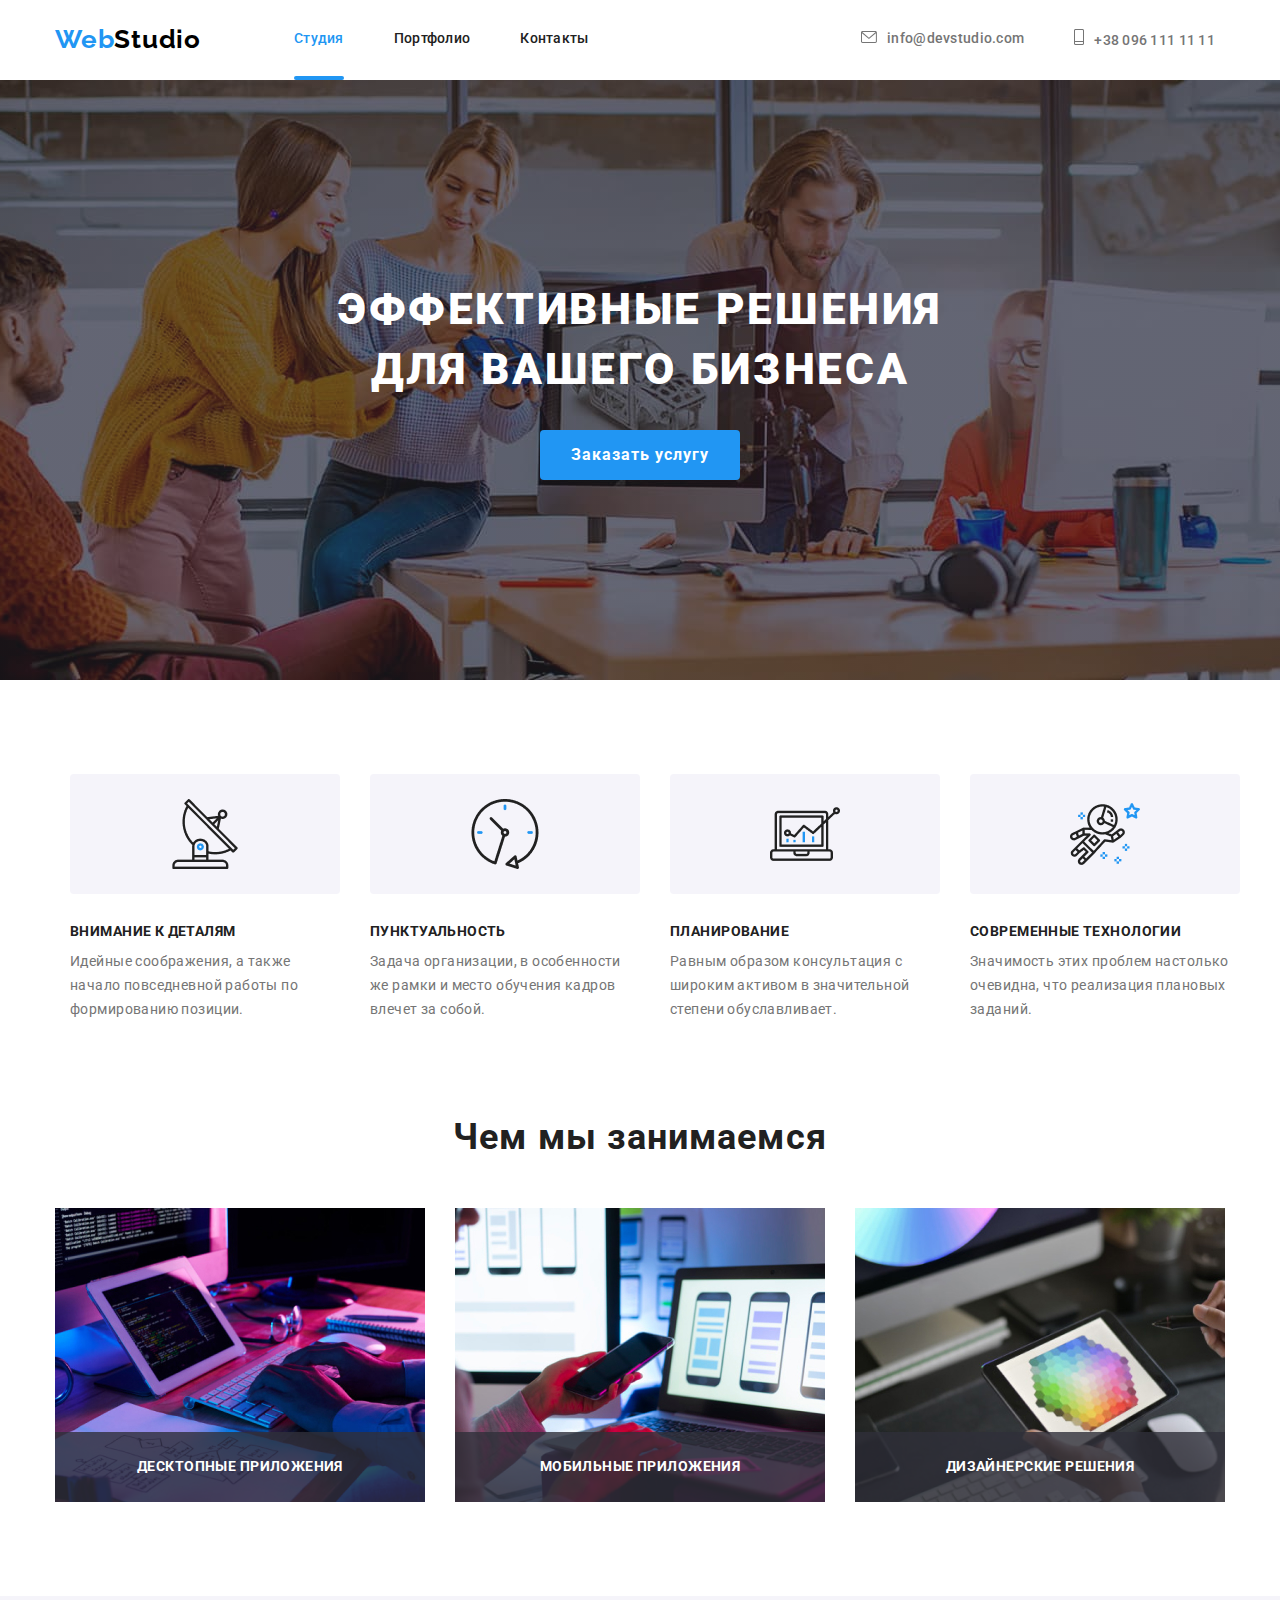
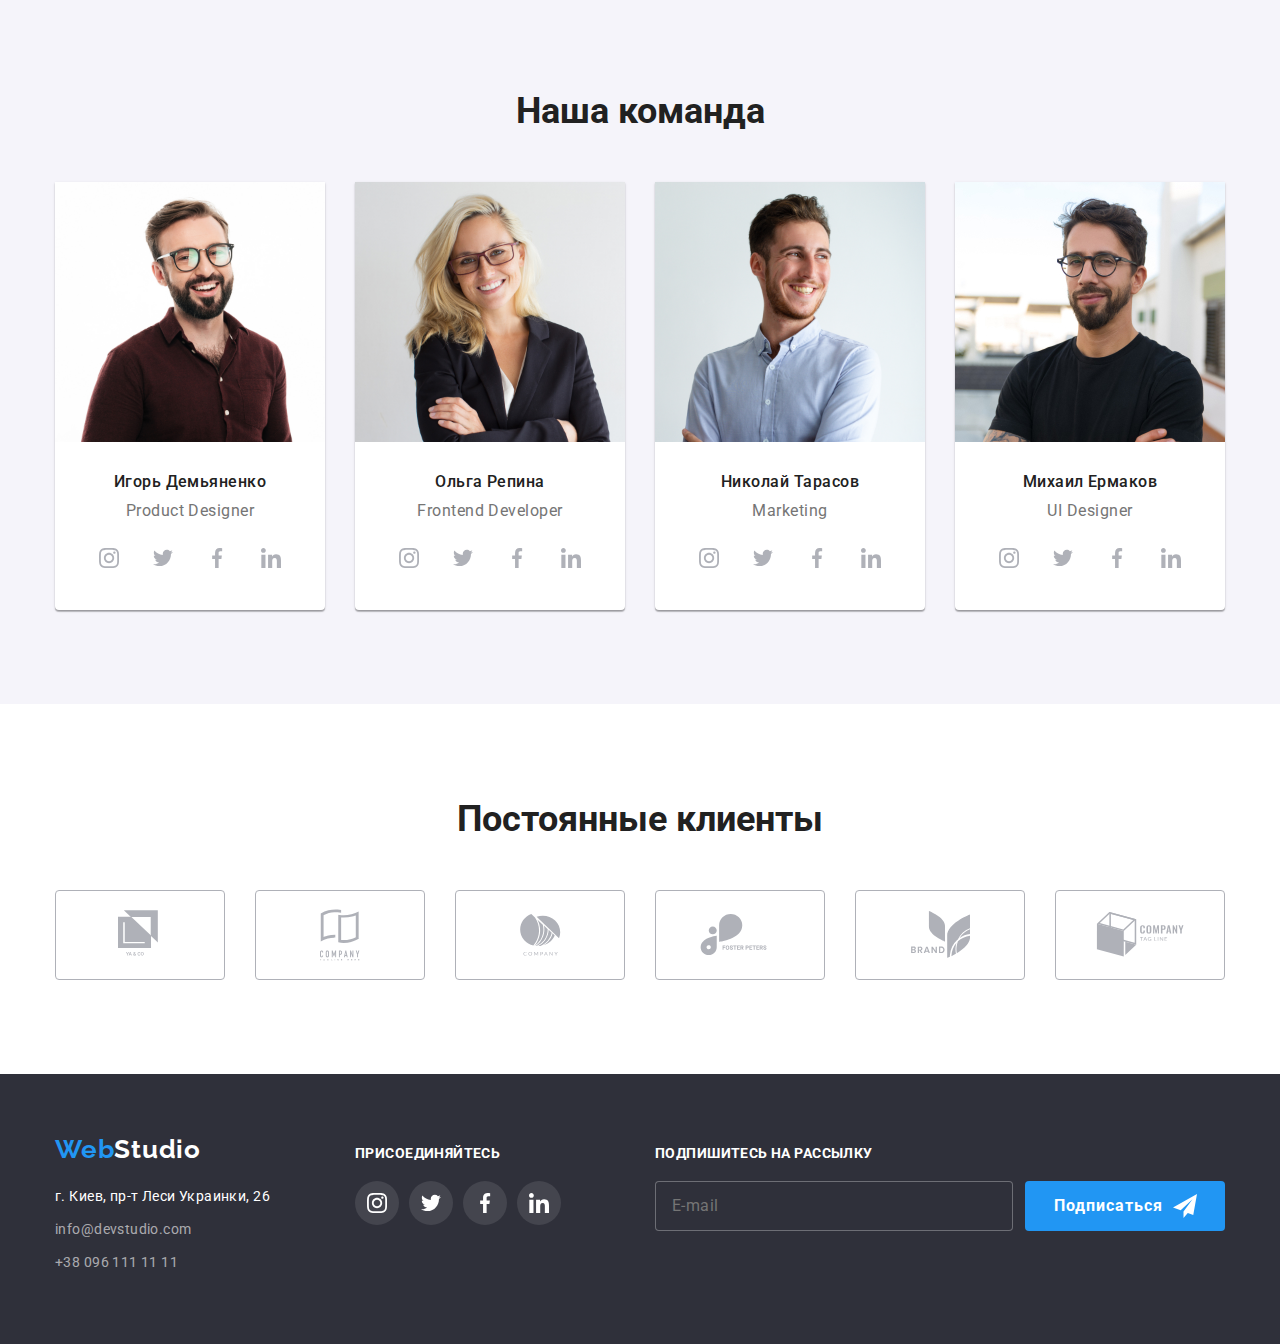
==== commit 5f3f79d2: "3rd draft" ====
--- a/index.html
+++ b/index.html
@@ -54,7 +54,14 @@
                     </h1>
                     <button class="herobutton" type="button" data-modal-open>Заказать услугу</button>
                     <div class="backdrop is-hidden" data-modal>
-                        <div class="modal"><button class="btn-close" data-modal-close></button></div>
+                        <div class="modal">
+                            <button class="btn-close" data-modal-close>
+                                <svg class="close-btn-svg">
+                                    <use href="./images/sprite.svg#btnclose"></use>
+                                </svg>
+                            </button>
+                            <form action=""></form>
+                        </div>
                     </div>
                 </div>
             </section>
--- a/css/styles.css
+++ b/css/styles.css
@@ -235,16 +235,21 @@
     text-align: center;
 
     background: var(--hover-button-color);
-    box-shadow: 0px 4px 4px rgba(0, 0, 0, 0.15);
-
     font-weight: bold;
     font-size: 16px;
     line-height: 1.88;
     letter-spacing: 0.06em;
     color: var(--white);
     cursor: pointer;
-}
-
+    border: 0;
+    transition: 250ms cubic-bezier(0.4, 0, 0.2, 1);
+}
+
+.herobutton:hover,
+.herobutton:focus {
+    background: var(--white);
+    color: var(--hover-button-color);
+}
 .backdrop {
     position: fixed;
     top: 0;
@@ -268,7 +273,7 @@
 }
 
 .modal {
-    position: absolute;
+    position: relative;
     top: 50%;
     left: 50%;
     transform: translate(-50%, -50%) scale(1);
@@ -287,17 +292,27 @@
     right: 8px;
     width: 30px;
     height: 30px;
-    box-shadow: 0px 1px 3px rgba(0, 0, 0, 0.12), 0px 1px 1px rgba(0, 0, 0, 0.14), 0px 2px 1px rgba(0, 0, 0, 0.2);
     border: 1px solid rgba(0, 0, 0, 0.1);
     border-radius: 50%;
     background-color: var(--white);
     background-color: transparent;
-    background-image: url("../images/btn.close.svg");
     background-repeat: no-repeat;
     background-position: center;
-    color: black;
-    filter: drop-shadow(0px 4px 4px rgba(0, 0, 0, 0.25));
-}
+    cursor: pointer;
+}
+.close-btn-svg {
+    position: absolute;
+    top: 8px;
+    right: 8px;
+    width: 11px;
+    height: 11px;
+    transition: 250ms cubic-bezier(0.4, 0, 0.2, 1);
+}
+
+.btn-close:hover .close-btn-svg {
+    fill: var(--hover-button-color);
+}
+
 .description {
     padding-top: 94px;
     padding-bottom: 94px;
@@ -548,6 +563,7 @@
 }
 .clients-examples-svg {
     fill: var(--social-icons-color);
+    transition: 250ms cubic-bezier(0.4, 0, 0.2, 1);
 }
 
 .constant-clients-list-item:hover .clients-examples-svg,
@@ -841,10 +857,11 @@
     align-items: center;
     letter-spacing: 0.03em;
     color: rgba(255, 255, 255, 0.6);
+    background-color: var(--hero-background-color);
     width: 358px;
     height: 50px;
     border: 1px solid rgba(255, 255, 255, 0.3);
-    background-color: var(--hero-background-color);
+    box-sizing: border-box;
     border-radius: 4px;
 }
 
@@ -860,7 +877,7 @@
 
     font-weight: bold;
     font-size: 16px;
-    line-height: 18.7;
+    line-height: 1.87;
     align-items: center;
     letter-spacing: 0.06em;
 
@@ -872,19 +889,23 @@
     transition: 250ms cubic-bezier(0.4, 0, 0.2, 1);
 }
 
-.subscr-btn:hover {
+.subscr-btn:hover,
+.subscr-btn:focus {
     background: var(--white);
     color: var(--hover-button-color);
 }
 
-/**.subscr-btn:hover .subscr-btn-arrow-svg {
-    fill: var(--hover-button-color);**/
+.subscr-btn:hover .subscr-btn-arrow-svg,
+.subscr-btn:focus .subscr-btn-arrow-svg {
+    fill: var(--hover-button-color);
+}
 
 .subscr-btn-arrow-svg {
     position: absolute;
-    top: 13;
-    right: 13;
+    top: 13px;
+    left: 10px;
 
     height: 24px;
     fill: var(--white);
-}
+    transition: 250ms cubic-bezier(0.4, 0, 0.2, 1);
+}
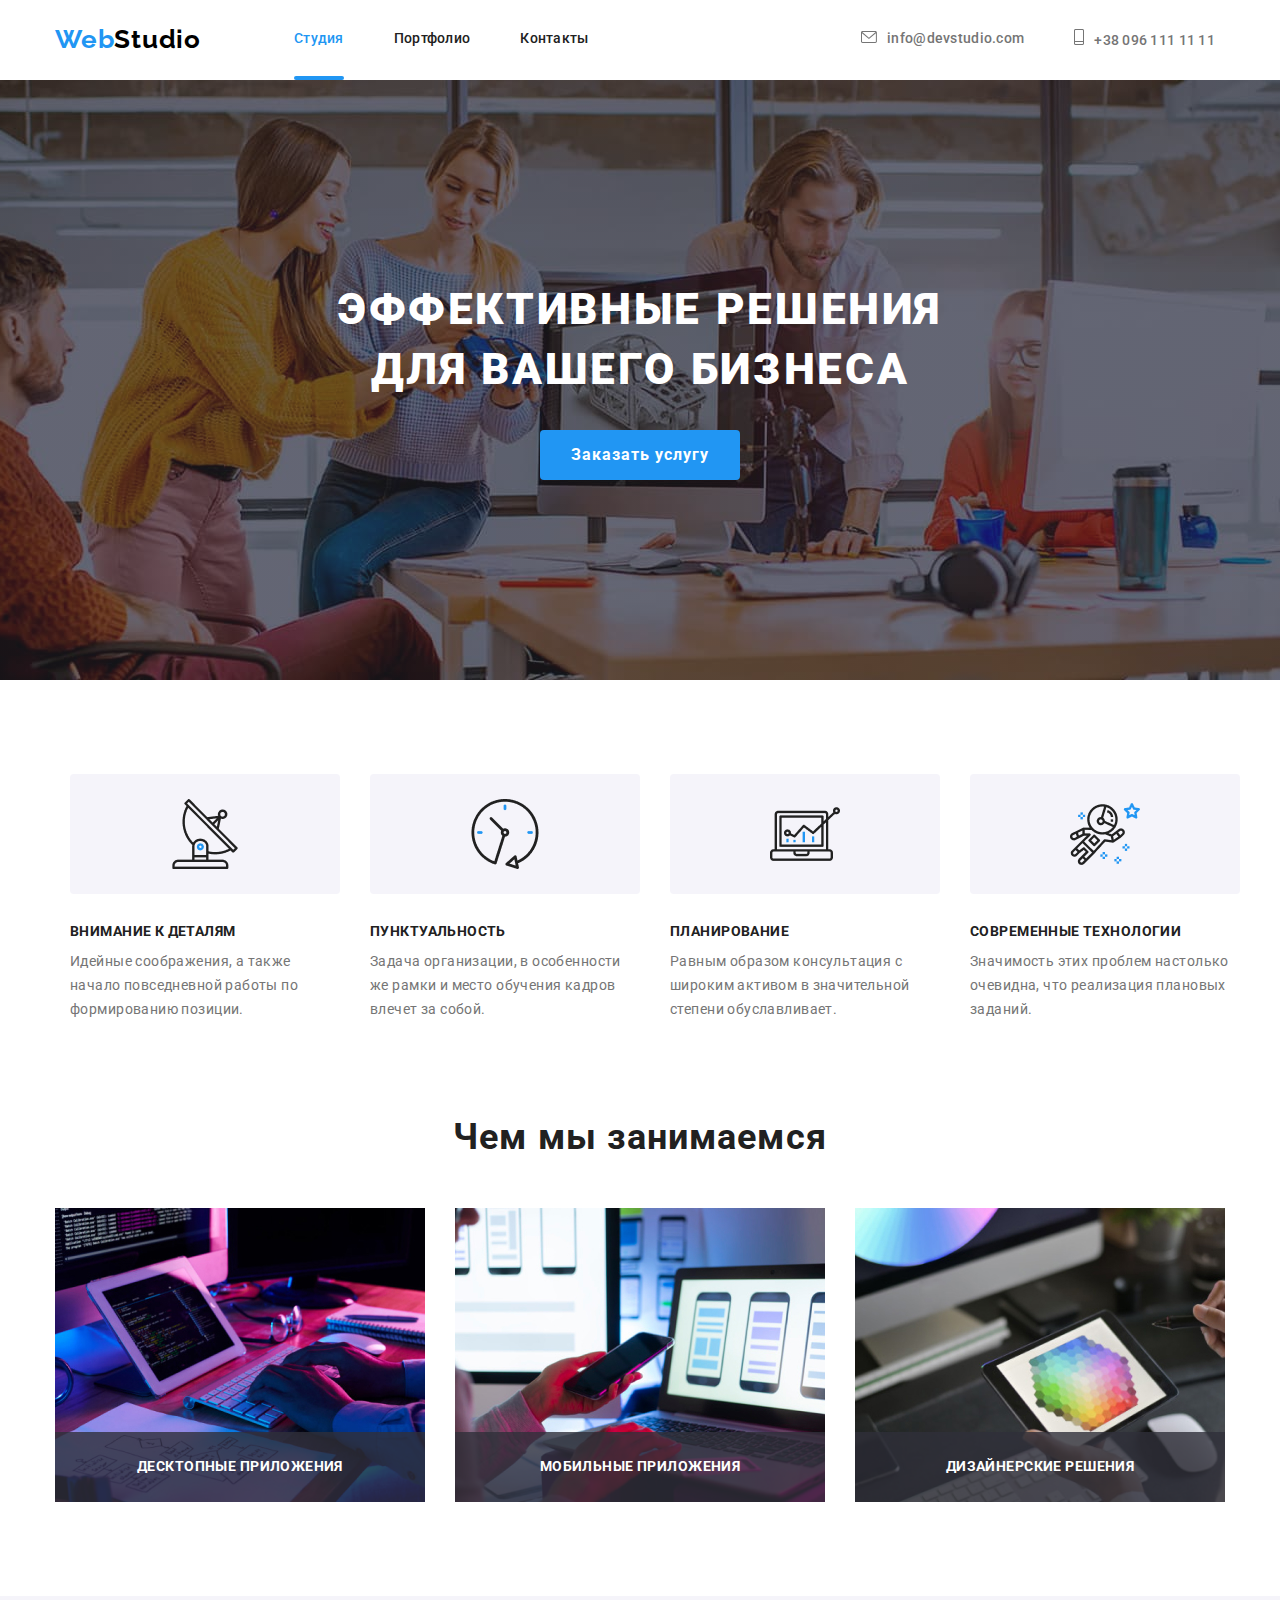
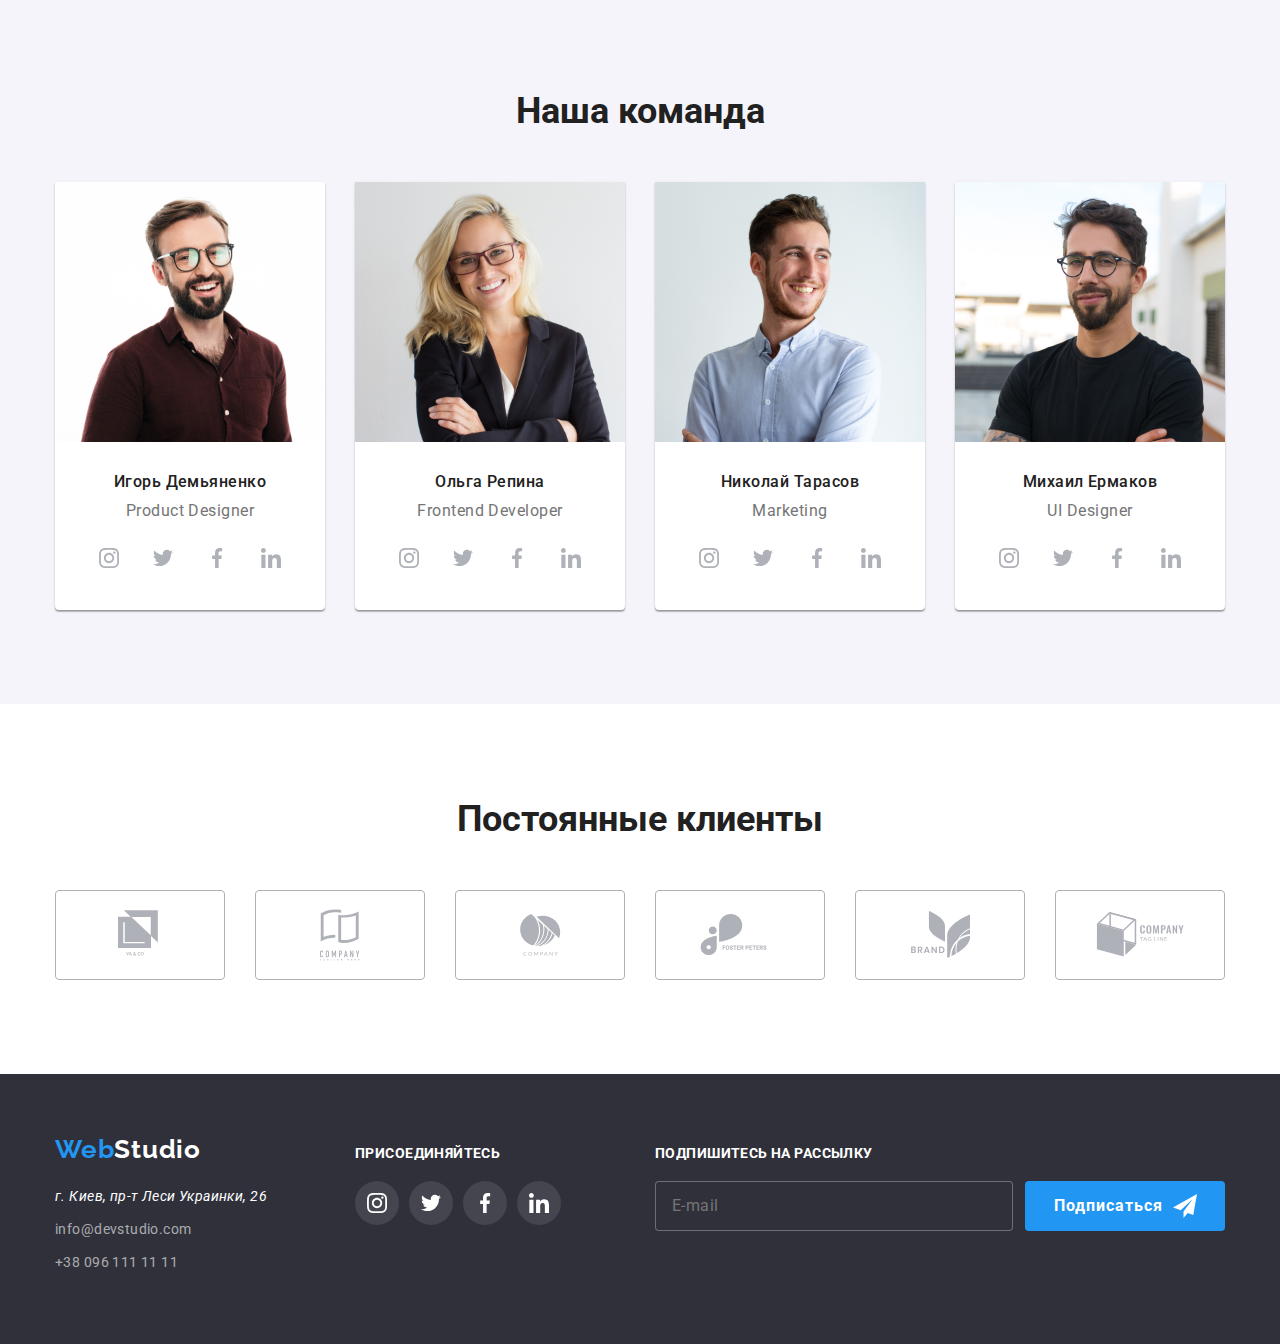
==== commit 1c46827d: "6th draft" ====
--- a/index.html
+++ b/index.html
@@ -60,7 +60,51 @@
                                     <use href="./images/sprite.svg#btnclose"></use>
                                 </svg>
                             </button>
-                            <form action=""></form>
+                            <div class="fieldset">
+                                <p class="service-header">Оставьте свои данные, мы вам перезвоним</p>
+                                <form class="service-order">
+                                    <div class="form-field">
+                                        <label class="field-label" for="name">Имя</label>
+
+                                        <input type="text" name="name" id="name" class="field" />
+                                        <svg class="service-order-svg">
+                                            <use href="./images/sprite.svg#person-black-1"></use>
+                                        </svg>
+                                    </div>
+                                    <div class="form-field">
+                                        <label class="field-label" for="tel">Телефон</label>
+                                        <input type="tel" name="tel" id="tel" class="field" />
+                                        <svg class="service-order-svg">
+                                            <use href="./images/sprite.svg#phone-black-1"></use>
+                                        </svg>
+                                    </div>
+
+                                    <div class="form-field">
+                                        <label class="field-label">Почта</label>
+                                        <input type="mail" name="mail" id="mail" class="field" />
+                                        <svg class="service-order-svg">
+                                            <use href="./images/sprite.svg#envelope2-1"></use>
+                                        </svg>
+                                    </div>
+
+                                    <div class="form-field">
+                                        <label class="field-label">Комментарий</label>
+                                        <textarea
+                                            class="text-area"
+                                            name="comment"
+                                            id="comment"
+                                            rows="6"
+                                            placeholder="Введите текст"
+                                        ></textarea>
+                                    </div>
+                                    <div class="form-field checkbox-text">
+                                        <input type="checkbox" />Соглашаюсь с рассылкой и принимаю
+                                        <a href="#" class="conditions-link"> Условия договора </a>
+                                    </div>
+
+                                    <button class="service-order-btn" type="submit">Отправить</button>
+                                </form>
+                            </div>
                         </div>
                     </div>
                 </div>
--- a/css/styles.css
+++ b/css/styles.css
@@ -280,7 +280,7 @@
     width: 528px;
     height: 581px;
     background-color: var(--white);
-    padding: 80px 40px;
+    padding: 40px;
     transition: 250ms cubic-bezier(0.4, 0, 0.2, 1);
     box-shadow: 0px 1px 3px rgba(0, 0, 0, 0.12), 0px 1px 1px rgba(0, 0, 0, 0.14), 0px 2px 1px rgba(0, 0, 0, 0.2);
     border-radius: 4px;
@@ -313,6 +313,137 @@
     fill: var(--hover-button-color);
 }
 
+.fieldset {
+    display: flex;
+    flex-wrap: wrap;
+}
+
+.service-header {
+    margin: 0 auto;
+    margin-bottom: 12px;
+    font-weight: bold;
+    font-size: 20px;
+    line-height: 23px;
+    text-align: center;
+    letter-spacing: 0.03em;
+    color: var(--main-text-color);
+}
+
+.form-field::placeholder {
+    text-transform: uppercase;
+    color: rgba(117, 117, 117, 0.5);
+}
+.field {
+    margin-top: 4px;
+    width: 100%;
+    line-height: 40px;
+    padding-top: 0;
+    padding-bottom: 0;
+    padding-left: 40px;
+    margin-bottom: 10px;
+    border-width: 1px;
+    border-style: solid;
+    border-color: rgba(33, 33, 33, 0.2);
+    border-radius: 4px;
+    cursor: pointer;
+    transition: 250ms cubic-bezier(0.4, 0, 0.2, 1);
+    outline: none;
+}
+.field:focus {
+    border-color: var(--hover-button-color);
+}
+
+.field-label {
+    font-size: 12px;
+    line-height: 1.16;
+    letter-spacing: 0.01em;
+    color: var(--secondary-color);
+}
+
+.field {
+    position: relative;
+}
+
+.service-order-svg {
+    position: absolute;
+    left: 53px;
+    transform: translateY(15px);
+    display: inline-block;
+    width: 18px;
+    height: 18px;
+    fill: var(--main-text-color);
+    transition: 250ms cubic-bezier(0.4, 0, 0.2, 1);
+}
+
+.field:focus + .service-order-svg {
+    fill: var(--hover-button-color);
+}
+
+.text-area {
+    padding-left: 16px;
+    padding-right: 16px;
+    padding-top: 13px;
+    padding-bottom: 11px;
+    margin-top: 4px;
+    resize: none;
+    width: 448px;
+    height: 120px;
+    font-size: 14px;
+    line-height: 1.14;
+    letter-spacing: 0.01em;
+    border-width: 1px;
+    border-style: solid;
+    border-color: rgba(33, 33, 33, 0.2);
+    border-radius: 4px;
+    outline: none;
+    transition: 250ms cubic-bezier(0.4, 0, 0.2, 1);
+}
+.text-area:focus {
+    border-color: var(--hover-button-color);
+}
+
+.checkbox-text {
+    margin-top: 20px;
+    font-size: 14px;
+    line-height: 1.71;
+    letter-spacing: 0.03em;
+    color: var(--secondary-color);
+    text-align: center;
+}
+.conditions-link {
+    font-size: 14px;
+    line-height: 1.71;
+    letter-spacing: 0.03em;
+    text-decoration-line: underline;
+    color: var(--hover-button-color);
+}
+.service-order-btn {
+    position: relative;
+    display: inline-flex;
+    padding-top: 10px;
+    padding-bottom: 10px;
+    padding-left: 56px;
+    margin: 0 auto;
+    margin-top: 30px;
+    margin-left: 125px;
+    height: 50px;
+    min-width: 200px;
+    font-weight: bold;
+    font-size: 16px;
+    line-height: 1.87;
+    align-items: center;
+    text-align: center;
+    letter-spacing: 0.06em;
+
+    color: var(--white);
+    background: var(--hover-button-color);
+    border: 0;
+    border-radius: 4px;
+    box-shadow: 0px 4px 4px rgba(0, 0, 0, 0.15);
+    cursor: pointer;
+    transition: 250ms cubic-bezier(0.4, 0, 0.2, 1);
+}
+
 .description {
     padding-top: 94px;
     padding-bottom: 94px;
@@ -626,7 +757,6 @@
     margin-bottom: 9px;
 }
 .address {
-    font-style: normal;
     font-size: 14px;
     line-height: 1.71;
     letter-spacing: 0.03em;
@@ -903,9 +1033,9 @@
 .subscr-btn-arrow-svg {
     position: absolute;
     top: 13px;
-    left: 10px;
-
+    right: 28px;
     height: 24px;
+    width: 24px;
     fill: var(--white);
     transition: 250ms cubic-bezier(0.4, 0, 0.2, 1);
 }
